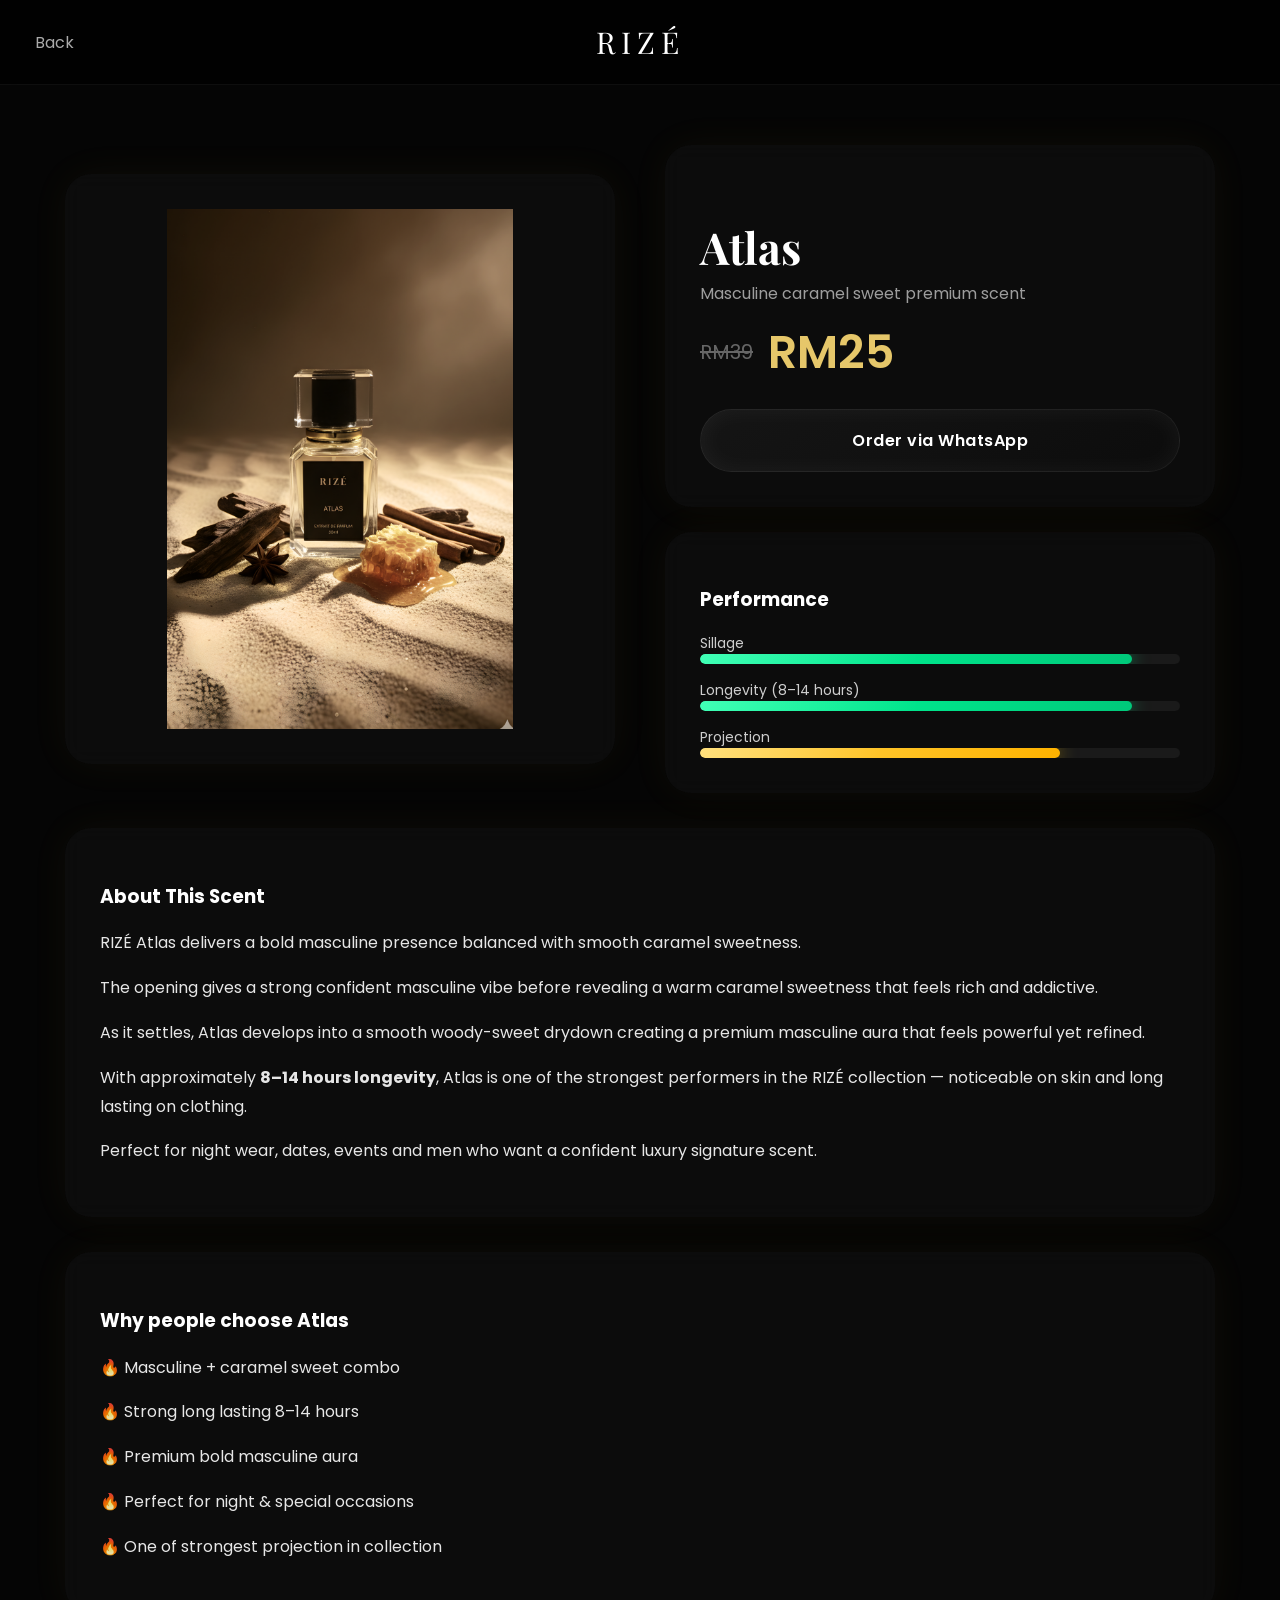
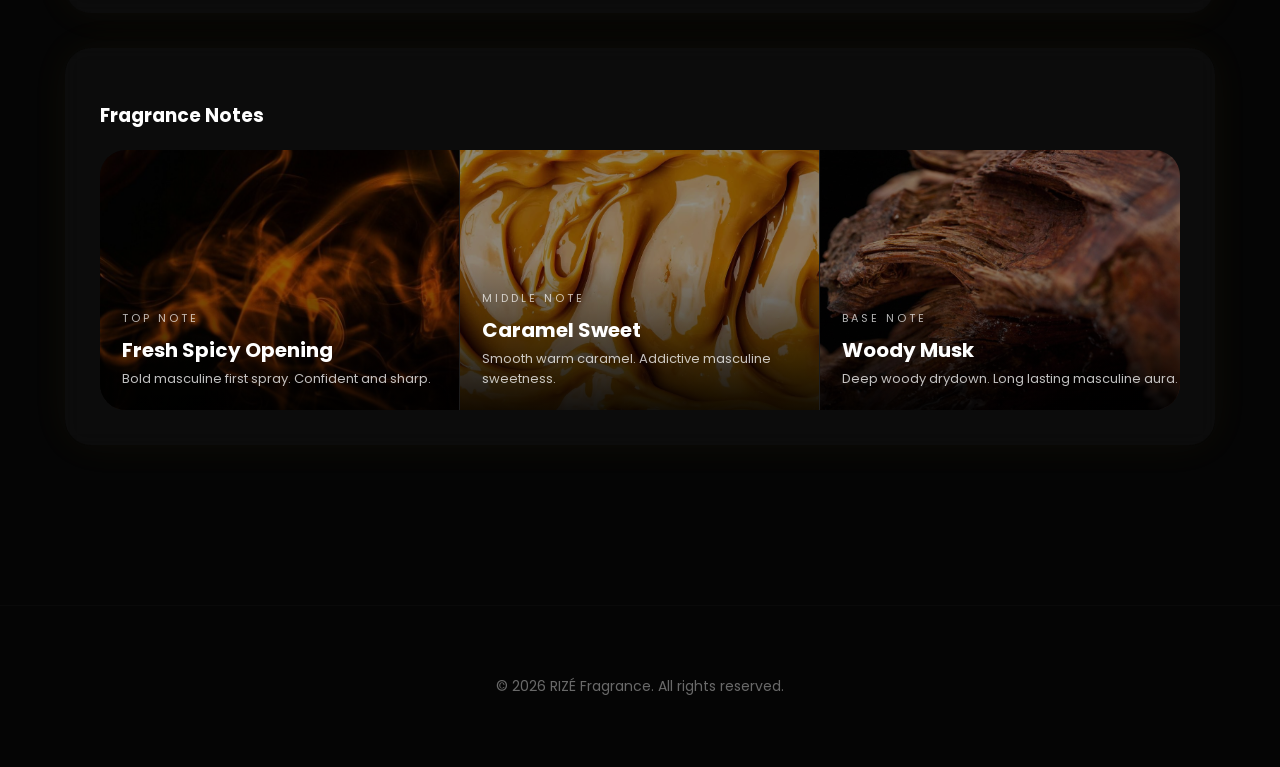
==== atlas.html @ e85c448e "Add files via upload" ====
<!DOCTYPE html>
<html lang="en">
<head>
<meta charset="UTF-8">
<meta name="viewport" content="width=device-width, initial-scale=1.0">
<title>RIZÉ Atlas</title>

<link href="https://fonts.googleapis.com/css2?family=Playfair+Display:wght@600&family=Poppins:wght@300;400;600&display=swap" rel="stylesheet">

<style>
body{
margin:0;
background:#050505;
font-family:Poppins;
color:white;
}

/* HEADER */
.header{
position:sticky;
top:0;
z-index:999;
display:flex;
align-items:center;
justify-content:center;
padding:22px 0;
background:rgba(0,0,0,0.75);
backdrop-filter:blur(14px);
border-bottom:1px solid rgba(255,255,255,0.05);
}
.logo{
font-family:'Playfair Display';
font-size:30px;
letter-spacing:6px;
}
.back{
position:absolute;
left:35px;
text-decoration:none;
color:#aaa;
font-size:16px;
}
.back:hover{color:#d4af37}

/* WRAPPER */
.wrapper{
max-width:1150px;
margin:auto;
padding:60px 20px 100px;
}

.top{
display:grid;
grid-template-columns:1fr 1fr;
gap:50px;
align-items:center;
}

.card{
background:rgba(255,255,255,0.03);
padding:35px;
border-radius:26px;
backdrop-filter:blur(10px);
box-shadow:0 0 40px rgba(212,175,55,0.05);
}

/* IMAGE */
/* ===== PRODUCT IMAGE FIX ALL PAGE ===== */
.image-box{
height:520px;
display:flex;
align-items:center;
justify-content:center;
}

.image-box img{
width:100%;
max-width:380px;
height:520px;
object-fit:contain;
transition:.4s;
}

/* hover luxury */
.image-box img:hover{
transform:scale(1.05);
filter:drop-shadow(0 0 25px rgba(255,215,0,0.35));
}


@media(max-width:768px){
.image-box{
height:420px;
}

.image-box img{
max-width:260px;
height:420px;
}
}


/* TITLE */
h2{
font-size:44px;
font-family:'Playfair Display';
margin-bottom:5px;
}
.subtitle{
opacity:.6;
margin-bottom:10px;
}

/* PRICE */
.price-box{
display:flex;
align-items:center;
gap:15px;
margin:12px 0;
}
.old-price{
text-decoration:line-through;
color:#666;
font-size:20px;
}
.new-price{
color:#e6c76a;
font-size:46px;
font-weight:600;
}

/* UNIVERSAL PREMIUM BUTTON */
.buy{
display:block;
width:100%;
text-align:center;
background:linear-gradient(145deg,#151515,#0c0c0c);
color:#fff;
padding:18px 25px;
border-radius:50px;
font-weight:600;
text-decoration:none;
margin-top:22px;
transition:.35s;
border:1px solid rgba(255,255,255,0.08);
letter-spacing:.5px;
position:relative;
overflow:hidden;
box-sizing:border-box;
}

.buy::after{
content:"";
position:absolute;
inset:0;
border-radius:50px;
box-shadow:inset 0 0 25px rgba(255,255,255,0.05);
pointer-events:none;
}

.buy::before{
content:"";
position:absolute;
top:0;
left:-120%;
width:120%;
height:100%;
background:linear-gradient(120deg,transparent,rgba(255,255,255,0.25),transparent);
transition:.6s;
}

.buy:hover::before{left:120%}

.buy:hover{
transform:scale(1.03);
border:1px solid rgba(255,255,255,0.25);
box-shadow:0 0 35px rgba(255,255,255,0.08);
}

/* PERFORMANCE */
.label{margin-top:16px;font-size:14px;opacity:.8}
.bar{
background:#1a1a1a;
height:10px;
border-radius:10px;
overflow:hidden;
}
.fill{
height:100%;
border-radius:10px;
position:relative;
overflow:hidden;
}
.fill::after{
content:"";
position:absolute;
top:0;
left:-150%;
width:200%;
height:100%;
background:linear-gradient(120deg,transparent,rgba(255,255,255,0.5),transparent);
animation:shine 3s infinite;
}
@keyframes shine{
0%{left:-150%}
100%{left:150%}
}

.high{
width:90%;
background:linear-gradient(90deg,#00ff9c,#00c97a);
box-shadow:0 0 18px rgba(0,255,150,0.6);
}
.mid{
width:75%;
background:linear-gradient(90deg,#ffd54f,#ffb300);
box-shadow:0 0 18px rgba(255,200,0,0.6);
}

/* ABOUT */
.full{margin-top:35px}
p{opacity:.9;line-height:1.8}

/* NOTES GRID */
.notes-grid{
display:grid;
grid-template-columns:repeat(3,1fr);
border-radius:26px;
overflow:hidden;
background:#0a0a0a;
margin-top:20px;
}

.note-item{
position:relative;
height:260px;
overflow:hidden;
}

.note-item img{
width:100%;
height:100%;
object-fit:cover;
filter:brightness(.55);
transition:.7s;
}

.note-item:hover img{
transform:scale(1.08);
filter:brightness(.75);
}

.note-layer{
position:absolute;
bottom:0;
left:0;
width:100%;
padding:22px;
background:linear-gradient(transparent, rgba(0,0,0,0.85));
}

.note-small{
font-size:11px;
letter-spacing:3px;
opacity:.7;
}

.note-layer h4{
margin:6px 0 4px;
font-size:20px;
}

.note-layer p{
font-size:13px;
opacity:.75;
line-height:1.5;
margin:0;
}

.note-item:not(:last-child){
border-right:1px solid rgba(255,255,255,0.08);
}

/* MOBILE */
@media(max-width:768px){
.top{grid-template-columns:1fr;}
.notes-grid{grid-template-columns:1fr;}
.note-item{
height:200px;
border-right:none;
border-bottom:1px solid rgba(255,255,255,0.08);
}
}

/* FOOTER */
footer{
text-align:center;
padding:70px 0;
opacity:.4;
font-size:14px;
margin-top:60px;
border-top:1px solid rgba(255,255,255,0.05);
}
</style>
</head>

<body>

<div class="header">
<a href="products.html" class="back">Back</a>
<div class="logo">RIZÉ</div>
</div>

<div class="wrapper">

<div class="top">

<div class="card image-box">
<img src="altas.png">
</div>

<div>
<div class="card">
<h2>Atlas</h2>
<div class="subtitle">Masculine caramel sweet premium scent</div>

<div class="price-box">
<span class="old-price">RM39</span>
<span class="new-price">RM25</span>
</div>

<a href="https://wa.me/60198408022?text=Hi saya nak order RIZÉ Atlas (RM25)" class="buy">
Order via WhatsApp
</a>
</div>

<div class="card" style="margin-top:25px;">
<h3>Performance</h3>

<div class="label">Sillage</div>
<div class="bar"><div class="fill high"></div></div>

<div class="label">Longevity (8–14 hours)</div>
<div class="bar"><div class="fill high"></div></div>

<div class="label">Projection</div>
<div class="bar"><div class="fill mid"></div></div>

</div>
</div>

</div>

<!-- ABOUT -->
<div class="card full">
<h3>About This Scent</h3>

<p>
RIZÉ Atlas delivers a bold masculine presence balanced with smooth caramel sweetness.
</p>

<p>
The opening gives a strong confident masculine vibe before revealing a warm caramel sweetness that feels rich and addictive.
</p>

<p>
As it settles, Atlas develops into a smooth woody-sweet drydown creating a premium masculine aura that feels powerful yet refined.
</p>

<p>
With approximately <b>8–14 hours longevity</b>, Atlas is one of the strongest performers in the RIZÉ collection — noticeable on skin and long lasting on clothing.
</p>

<p>
Perfect for night wear, dates, events and men who want a confident luxury signature scent.
</p>

</div>

<!-- WHY BUY -->
<div class="card full">
<h3>Why people choose Atlas</h3>

<p>🔥 Masculine + caramel sweet combo</p>
<p>🔥 Strong long lasting 8–14 hours</p>
<p>🔥 Premium bold masculine aura</p>
<p>🔥 Perfect for night & special occasions</p>
<p>🔥 One of strongest projection in collection</p>
</div>

<!-- NOTES -->
<div class="card full">
<h3>Fragrance Notes</h3>

<div class="notes-grid">

<div class="note-item">
<img src="top(atlas).jpg">
<div class="note-layer">
<span class="note-small">TOP NOTE</span>
<h4>Fresh Spicy Opening</h4>
<p>Bold masculine first spray. Confident and sharp.</p>
</div>
</div>

<div class="note-item">
<img src="mid(atlas).jpg">
<div class="note-layer">
<span class="note-small">MIDDLE NOTE</span>
<h4>Caramel Sweet</h4>
<p>Smooth warm caramel. Addictive masculine sweetness.</p>
</div>
</div>

<div class="note-item">
<img src="base(atlas).jpg">
<div class="note-layer">
<span class="note-small">BASE NOTE</span>
<h4>Woody Musk</h4>
<p>Deep woody drydown. Long lasting masculine aura.</p>
</div>
</div>

</div>
</div>

</div>

<footer>
© 2026 RIZÉ Fragrance. All rights reserved.
</footer>

</body>
</html>
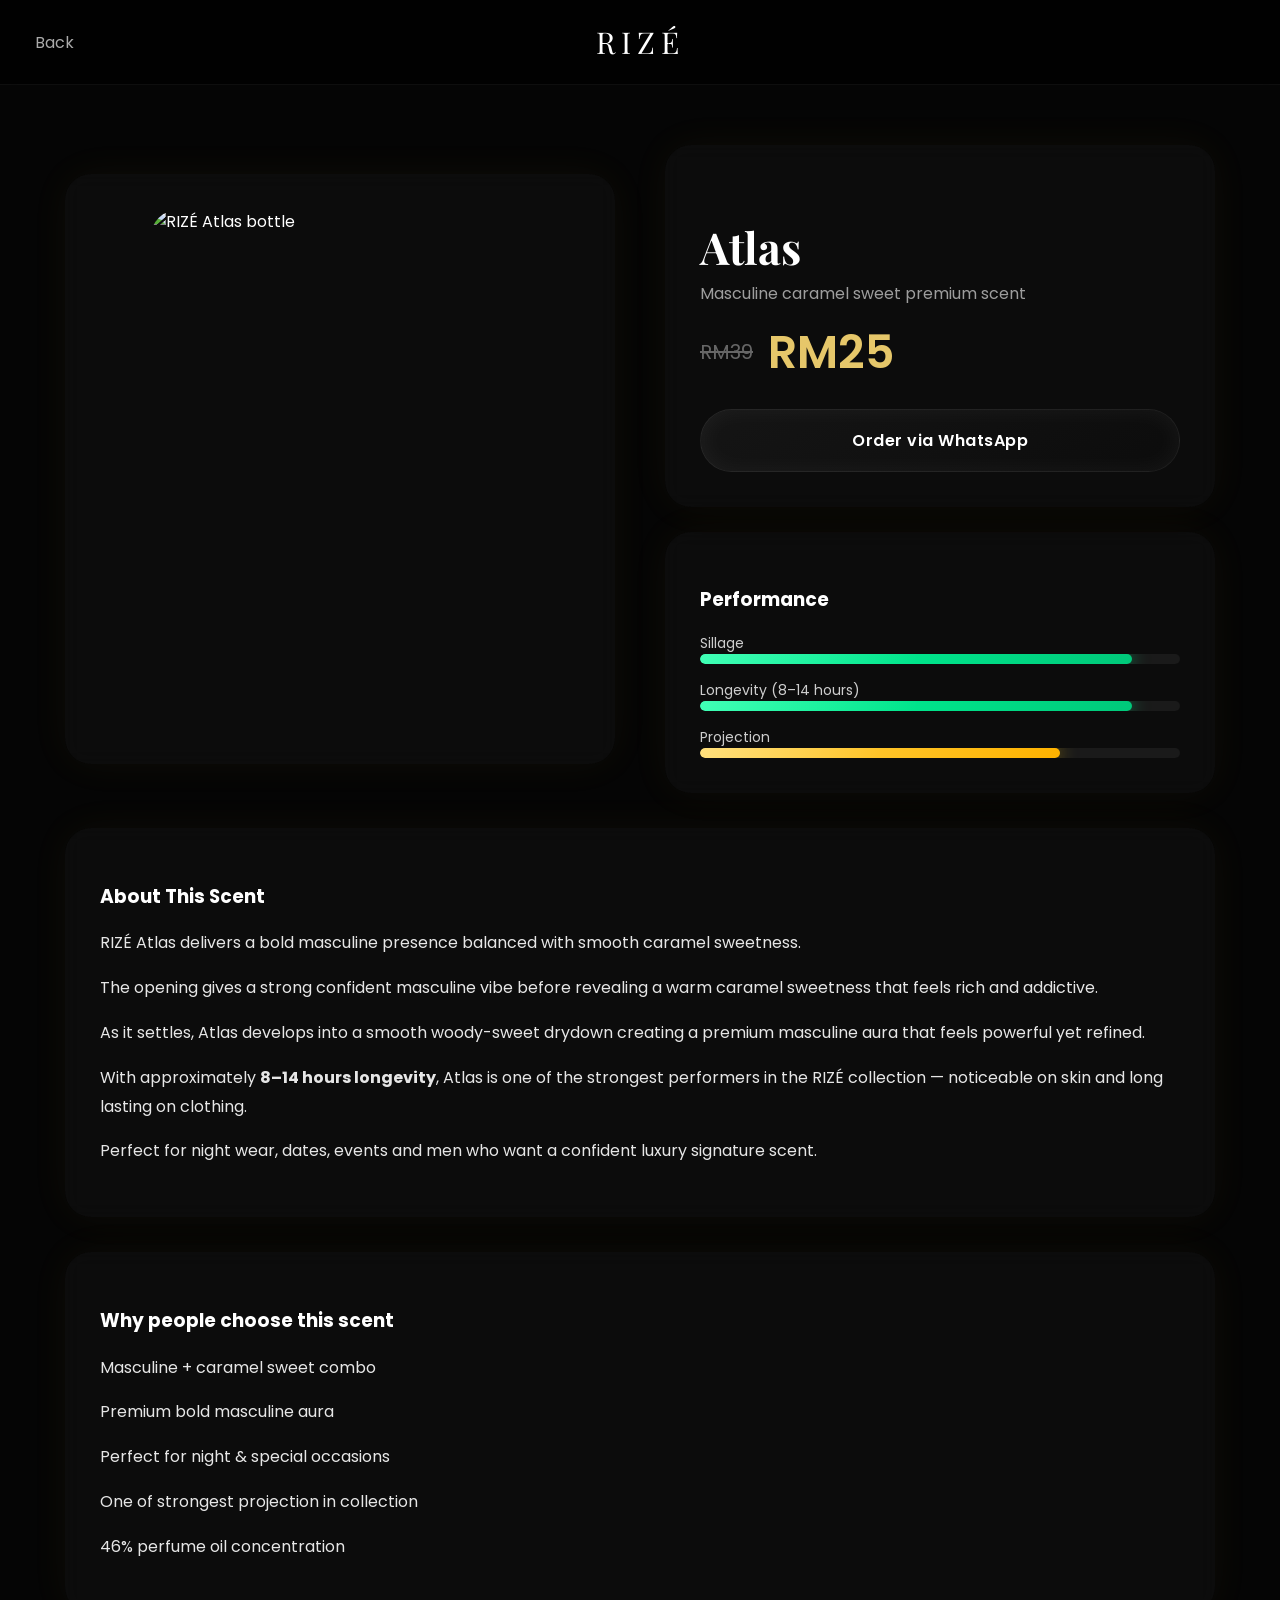
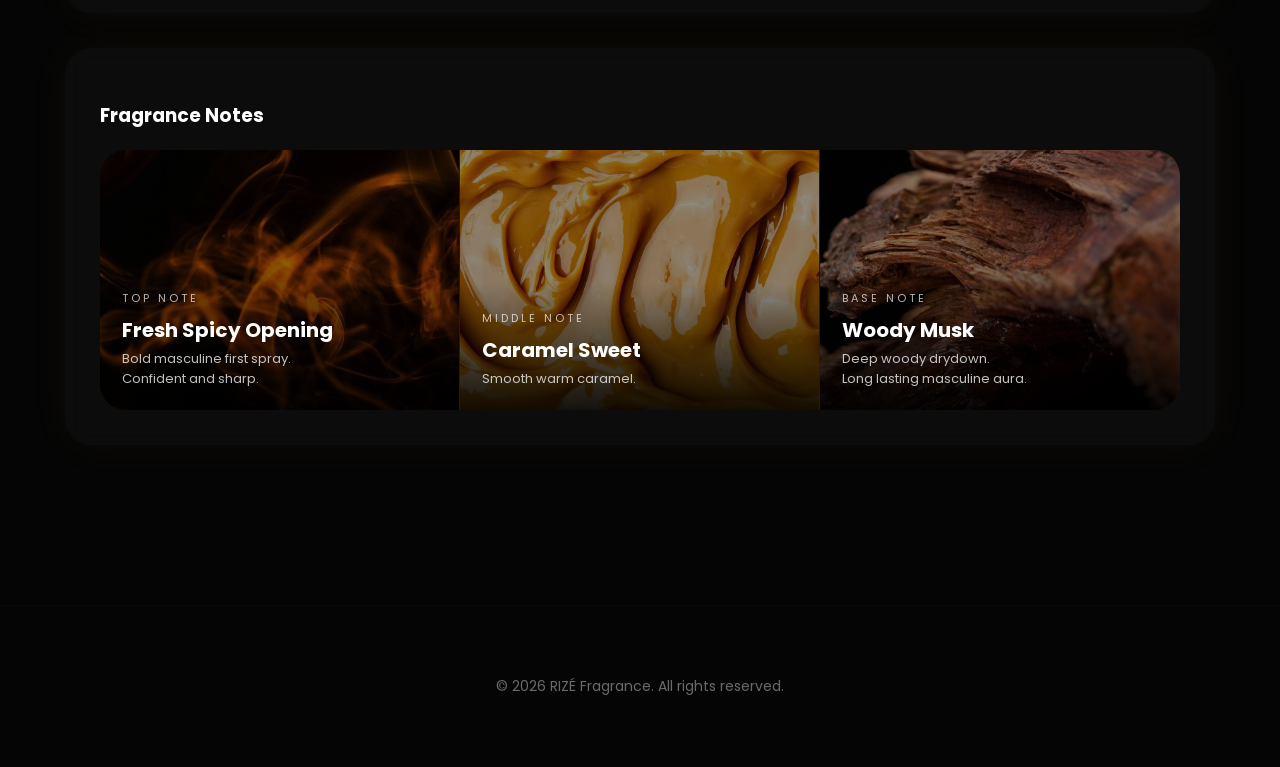
==== commit ee9e6873: "Refactor HTML structure and styles for Atlas page" ====
--- a/atlas.html
+++ b/atlas.html
@@ -78,6 +78,7 @@
 max-width:380px;
 height:520px;
 object-fit:contain;
+border-radius: 30px;
 transition:.4s;
 }
 
@@ -91,6 +92,7 @@
 @media(max-width:768px){
 .image-box{
 height:420px;
+
 }
 
 .image-box img{
@@ -221,7 +223,11 @@
 .full{margin-top:35px}
 p{opacity:.9;line-height:1.8}
 
-/* NOTES GRID */
+/* ABOUT */
+.full{margin-top:35px}
+p{opacity:.9;line-height:1.8}
+
+/* ===== LUXURY NOTES ===== */
 .notes-grid{
 display:grid;
 grid-template-columns:repeat(3,1fr);
@@ -250,6 +256,7 @@
 filter:brightness(.75);
 }
 
+/* overlay */
 .note-layer{
 position:absolute;
 bottom:0;
@@ -277,14 +284,22 @@
 margin:0;
 }
 
+/* divider */
 .note-item:not(:last-child){
 border-right:1px solid rgba(255,255,255,0.08);
+}
+
+/* hover glow */
+.note-item:hover{
+box-shadow:inset 0 -120px 120px rgba(212,175,55,0.08);
 }
 
 /* MOBILE */
 @media(max-width:768px){
 .top{grid-template-columns:1fr;}
-.notes-grid{grid-template-columns:1fr;}
+.notes-grid{
+grid-template-columns:1fr;
+}
 .note-item{
 height:200px;
 border-right:none;
@@ -316,7 +331,7 @@
 <div class="top">
 
 <div class="card image-box">
-<img src="altas.png">
+    <img src="at.png" alt="RIZÉ Atlas bottle">
 </div>
 
 <div>
@@ -379,13 +394,13 @@
 
 <!-- WHY BUY -->
 <div class="card full">
-<h3>Why people choose Atlas</h3>
-
-<p>🔥 Masculine + caramel sweet combo</p>
-<p>🔥 Strong long lasting 8–14 hours</p>
-<p>🔥 Premium bold masculine aura</p>
-<p>🔥 Perfect for night & special occasions</p>
-<p>🔥 One of strongest projection in collection</p>
+<h3>Why people choose this scent</h3>
+
+<p> Masculine + caramel sweet combo</p>
+<p> Premium bold masculine aura</p>
+<p> Perfect for night & special occasions</p>
+<p> One of strongest projection in collection</p>
+<p> 46% perfume oil concentration </p>
 </div>
 
 <!-- NOTES -->
@@ -399,7 +414,8 @@
 <div class="note-layer">
 <span class="note-small">TOP NOTE</span>
 <h4>Fresh Spicy Opening</h4>
-<p>Bold masculine first spray. Confident and sharp.</p>
+<p>Bold masculine first spray. </p>
+<p>Confident and sharp.</p>
 </div>
 </div>
 
@@ -408,7 +424,9 @@
 <div class="note-layer">
 <span class="note-small">MIDDLE NOTE</span>
 <h4>Caramel Sweet</h4>
-<p>Smooth warm caramel. Addictive masculine sweetness.</p>
+<p>Smooth warm caramel.</p>
+<p> </p>
+
 </div>
 </div>
 
@@ -417,7 +435,8 @@
 <div class="note-layer">
 <span class="note-small">BASE NOTE</span>
 <h4>Woody Musk</h4>
-<p>Deep woody drydown. Long lasting masculine aura.</p>
+<p>Deep woody drydown. </p>
+<p>Long lasting masculine aura.</p>
 </div>
 </div>
 
